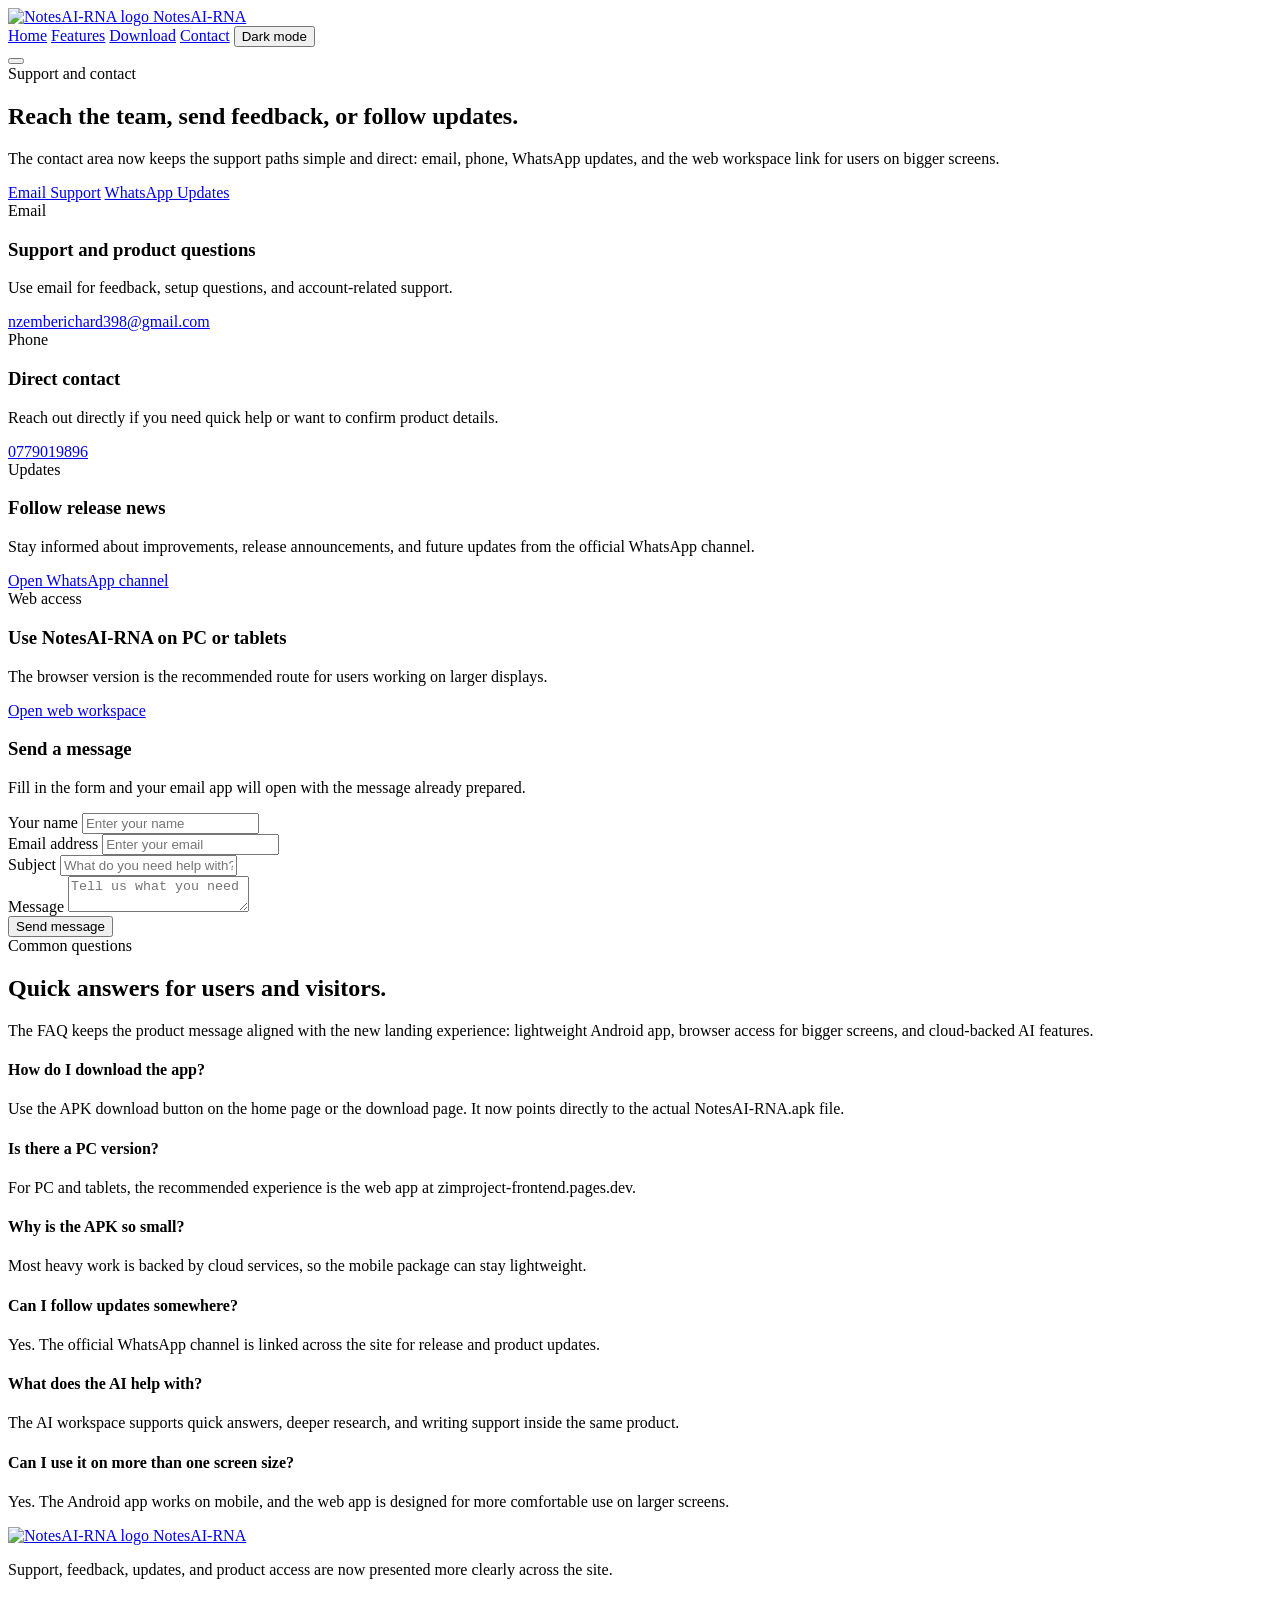
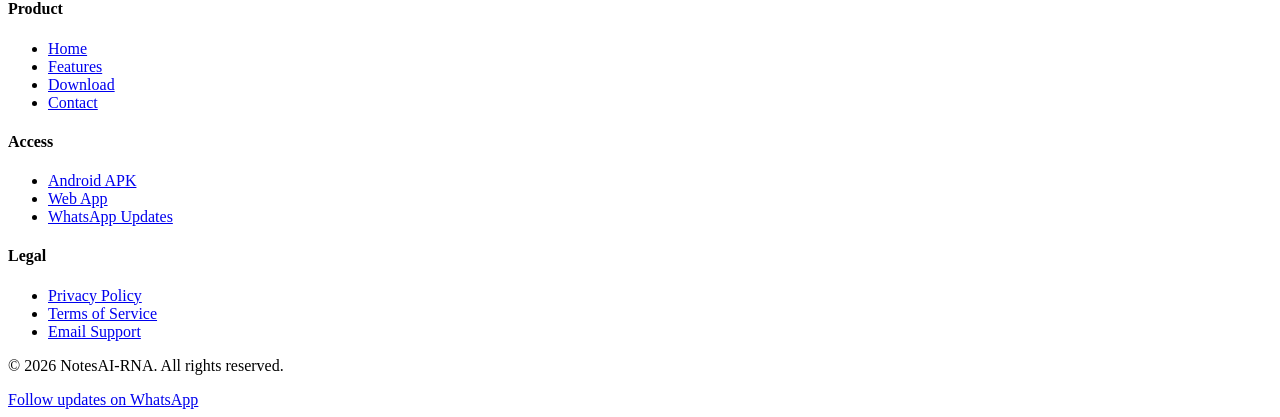
==== contact.html @ 821e2447 "Add files via upload" ====
<!DOCTYPE html>
<html lang="en">
<head>
    <meta charset="UTF-8">
    <meta name="viewport" content="width=device-width, initial-scale=1.0">
    <meta name="description" content="Contact NotesAI-RNA for support, product questions, or updates about the Android app and web version.">
    <title>Contact - NotesAI-RNA</title>

    <link rel="preconnect" href="https://fonts.googleapis.com">
    <link rel="preconnect" href="https://fonts.gstatic.com" crossorigin>
    <link href="https://fonts.googleapis.com/css2?family=Manrope:wght@400;500;600;700;800&family=Sora:wght@500;600;700;800&display=swap" rel="stylesheet">
    <link rel="stylesheet" href="css/style.css">
</head>
<body>
    <header class="header">
        <div class="container">
            <a href="index.html" class="logo">
                <img src="logo/icon-512.png" alt="NotesAI-RNA logo">
                NotesAI-RNA
            </a>

            <nav class="nav" id="nav">
                <a href="index.html" class="nav-link">Home</a>
                <a href="features.html" class="nav-link">Features</a>
                <a href="download.html" class="nav-link">Download</a>
                <a href="contact.html" class="nav-link active">Contact</a>
                <button class="theme-toggle" id="themeToggle" type="button" aria-label="Switch to dark mode">Dark mode</button>
            </nav>

            <button class="mobile-menu-btn" id="mobileMenuBtn" type="button" aria-label="Toggle menu">
                <span></span>
                <span></span>
                <span></span>
            </button>
        </div>
    </header>

    <main class="page-main">
        <section class="page-hero">
            <div class="container">
                <div class="page-hero-shell reveal">
                    <span class="eyebrow">Support and contact</span>
                    <h1>Reach the team, send feedback, or follow updates.</h1>
                    <p>The contact area now keeps the support paths simple and direct: email, phone, WhatsApp updates, and the web workspace link for users on bigger screens.</p>
                    <div class="page-actions">
                        <a href="mailto:nzemberichard398@gmail.com" class="btn btn-primary">Email Support</a>
                        <a href="https://whatsapp.com/channel/0029Vb7plMkADTOEJEpcEH2q" class="btn btn-secondary" target="_blank" rel="noreferrer">WhatsApp Updates</a>
                    </div>
                </div>
            </div>
        </section>

        <section class="section">
            <div class="container contact-grid">
                <div class="contact-stack">
                    <article class="contact-method reveal">
                        <span class="card-label">Email</span>
                        <h3>Support and product questions</h3>
                        <p>Use email for feedback, setup questions, and account-related support.</p>
                        <a href="mailto:nzemberichard398@gmail.com">nzemberichard398@gmail.com</a>
                    </article>

                    <article class="contact-method reveal" data-reveal-delay="1">
                        <span class="card-label">Phone</span>
                        <h3>Direct contact</h3>
                        <p>Reach out directly if you need quick help or want to confirm product details.</p>
                        <a href="tel:0779019896">0779019896</a>
                    </article>

                    <article class="contact-method reveal" data-reveal-delay="2">
                        <span class="card-label">Updates</span>
                        <h3>Follow release news</h3>
                        <p>Stay informed about improvements, release announcements, and future updates from the official WhatsApp channel.</p>
                        <a href="https://whatsapp.com/channel/0029Vb7plMkADTOEJEpcEH2q" target="_blank" rel="noreferrer">Open WhatsApp channel</a>
                    </article>

                    <article class="contact-method reveal" data-reveal-delay="3">
                        <span class="card-label">Web access</span>
                        <h3>Use NotesAI-RNA on PC or tablets</h3>
                        <p>The browser version is the recommended route for users working on larger displays.</p>
                        <a href="https://zimproject-frontend.pages.dev/" target="_blank" rel="noreferrer">Open web workspace</a>
                    </article>
                </div>

                <div class="contact-form reveal" data-reveal-delay="1">
                    <h3>Send a message</h3>
                    <p>Fill in the form and your email app will open with the message already prepared.</p>
                    <form id="contactForm">
                        <div class="form-group">
                            <label for="name">Your name</label>
                            <input type="text" id="name" name="name" placeholder="Enter your name" required>
                        </div>

                        <div class="form-group">
                            <label for="email">Email address</label>
                            <input type="email" id="email" name="email" placeholder="Enter your email" required>
                        </div>

                        <div class="form-group">
                            <label for="subject">Subject</label>
                            <input type="text" id="subject" name="subject" placeholder="What do you need help with?" required>
                        </div>

                        <div class="form-group">
                            <label for="message">Message</label>
                            <textarea id="message" name="message" placeholder="Tell us what you need" required></textarea>
                        </div>

                        <button type="submit" class="btn btn-primary">Send message</button>
                    </form>
                </div>
            </div>
        </section>

        <section class="section section-muted">
            <div class="container">
                <div class="section-intro reveal">
                    <span class="eyebrow">Common questions</span>
                    <h2>Quick answers for users and visitors.</h2>
                    <p>The FAQ keeps the product message aligned with the new landing experience: lightweight Android app, browser access for bigger screens, and cloud-backed AI features.</p>
                </div>

                <div class="faq-grid">
                    <article class="faq-item reveal">
                        <h4>How do I download the app?</h4>
                        <p>Use the APK download button on the home page or the download page. It now points directly to the actual NotesAI-RNA.apk file.</p>
                    </article>

                    <article class="faq-item reveal" data-reveal-delay="1">
                        <h4>Is there a PC version?</h4>
                        <p>For PC and tablets, the recommended experience is the web app at zimproject-frontend.pages.dev.</p>
                    </article>

                    <article class="faq-item reveal" data-reveal-delay="2">
                        <h4>Why is the APK so small?</h4>
                        <p>Most heavy work is backed by cloud services, so the mobile package can stay lightweight.</p>
                    </article>

                    <article class="faq-item reveal">
                        <h4>Can I follow updates somewhere?</h4>
                        <p>Yes. The official WhatsApp channel is linked across the site for release and product updates.</p>
                    </article>

                    <article class="faq-item reveal" data-reveal-delay="1">
                        <h4>What does the AI help with?</h4>
                        <p>The AI workspace supports quick answers, deeper research, and writing support inside the same product.</p>
                    </article>

                    <article class="faq-item reveal" data-reveal-delay="2">
                        <h4>Can I use it on more than one screen size?</h4>
                        <p>Yes. The Android app works on mobile, and the web app is designed for more comfortable use on larger screens.</p>
                    </article>
                </div>
            </div>
        </section>
    </main>

    <footer class="footer">
        <div class="container">
            <div class="footer-grid">
                <div class="footer-brand">
                    <a href="index.html" class="logo">
                        <img src="logo/icon-512.png" alt="NotesAI-RNA logo">
                        NotesAI-RNA
                    </a>
                    <p>Support, feedback, updates, and product access are now presented more clearly across the site.</p>
                </div>

                <div class="footer-links">
                    <h4>Product</h4>
                    <ul>
                        <li><a href="index.html">Home</a></li>
                        <li><a href="features.html">Features</a></li>
                        <li><a href="download.html">Download</a></li>
                        <li><a href="contact.html">Contact</a></li>
                    </ul>
                </div>

                <div class="footer-links">
                    <h4>Access</h4>
                    <ul>
                        <li><a href="NotesAI-RNA.apk" download="NotesAI-RNA.apk">Android APK</a></li>
                        <li><a href="https://zimproject-frontend.pages.dev/" target="_blank" rel="noreferrer">Web App</a></li>
                        <li><a href="https://whatsapp.com/channel/0029Vb7plMkADTOEJEpcEH2q" target="_blank" rel="noreferrer">WhatsApp Updates</a></li>
                    </ul>
                </div>

                <div class="footer-links">
                    <h4>Legal</h4>
                    <ul>
                        <li><a href="privacy.html">Privacy Policy</a></li>
                        <li><a href="terms.html">Terms of Service</a></li>
                        <li><a href="mailto:nzemberichard398@gmail.com">Email Support</a></li>
                    </ul>
                </div>
            </div>

            <div class="footer-bottom">
                <p>&copy; 2026 NotesAI-RNA. All rights reserved.</p>
                <a href="https://whatsapp.com/channel/0029Vb7plMkADTOEJEpcEH2q" target="_blank" rel="noreferrer">Follow updates on WhatsApp</a>
            </div>
        </div>
    </footer>

    <script src="js/main.js"></script>
</body>
</html>
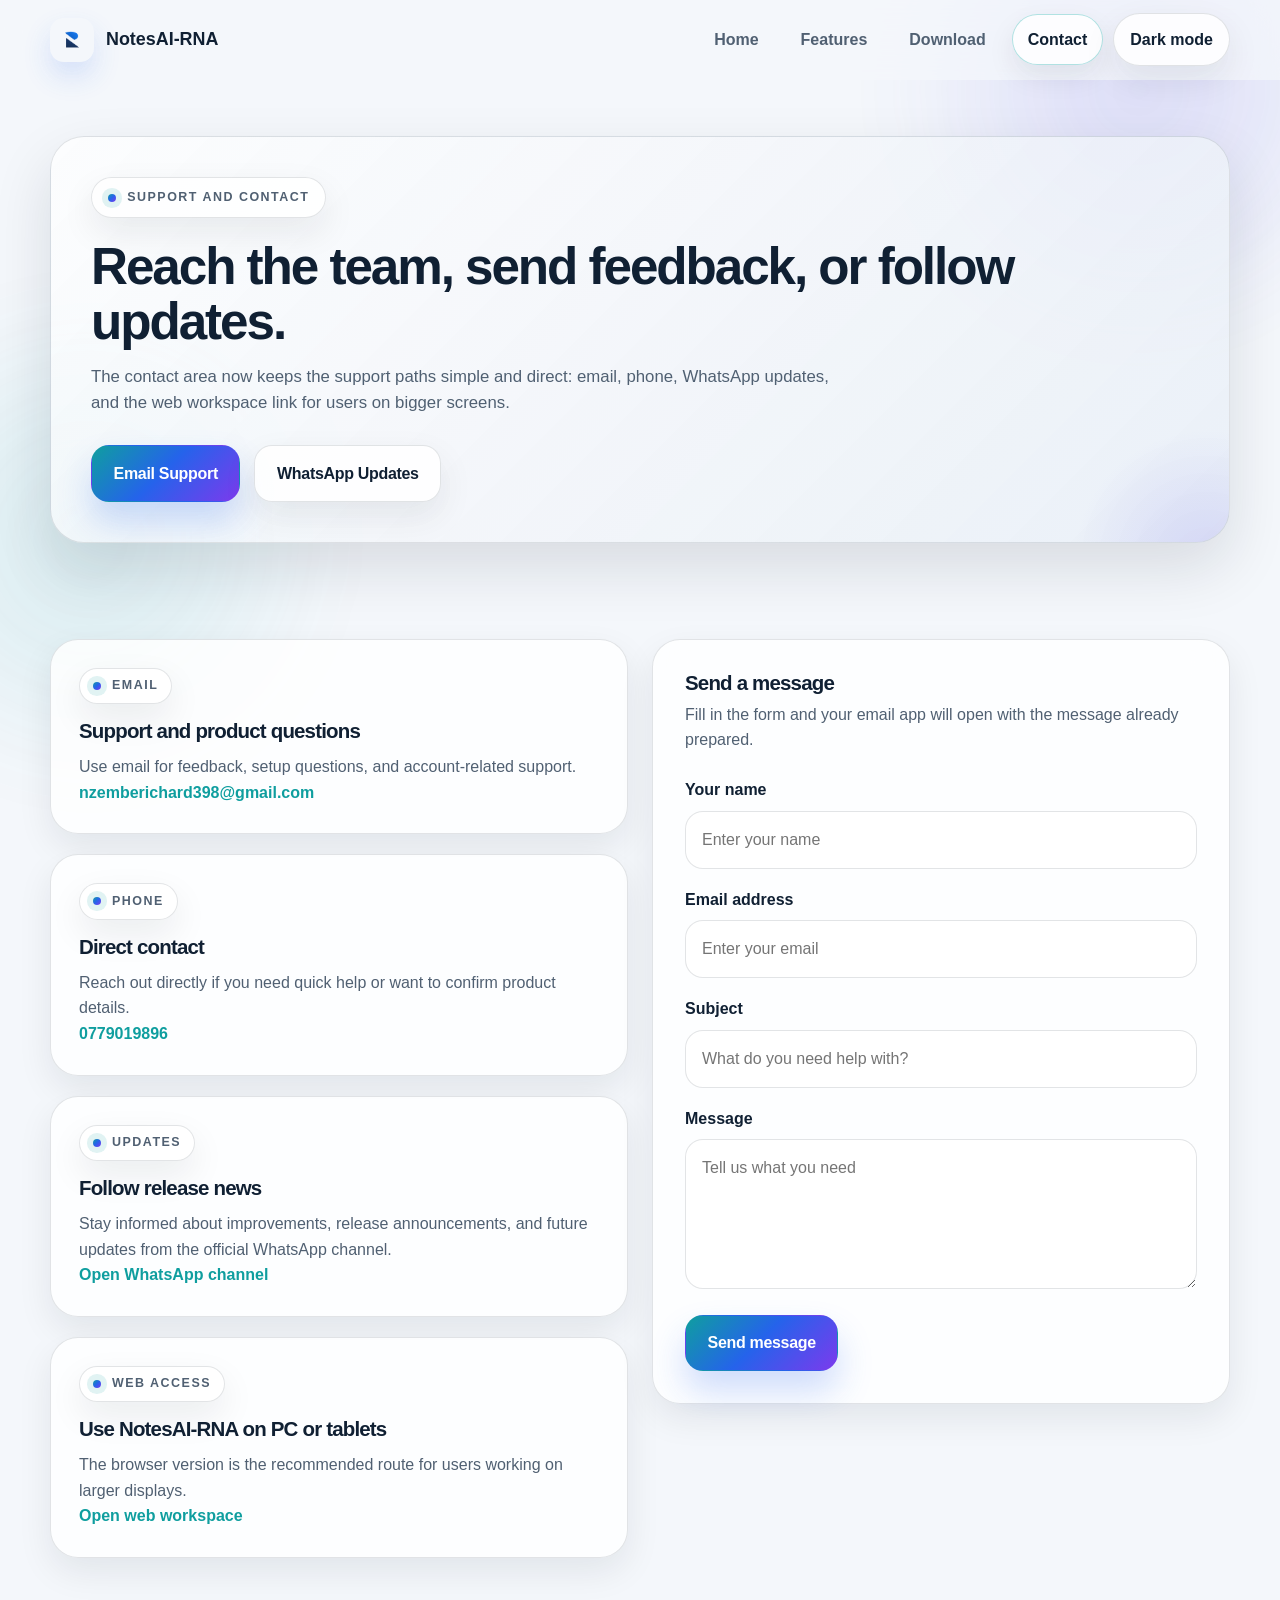
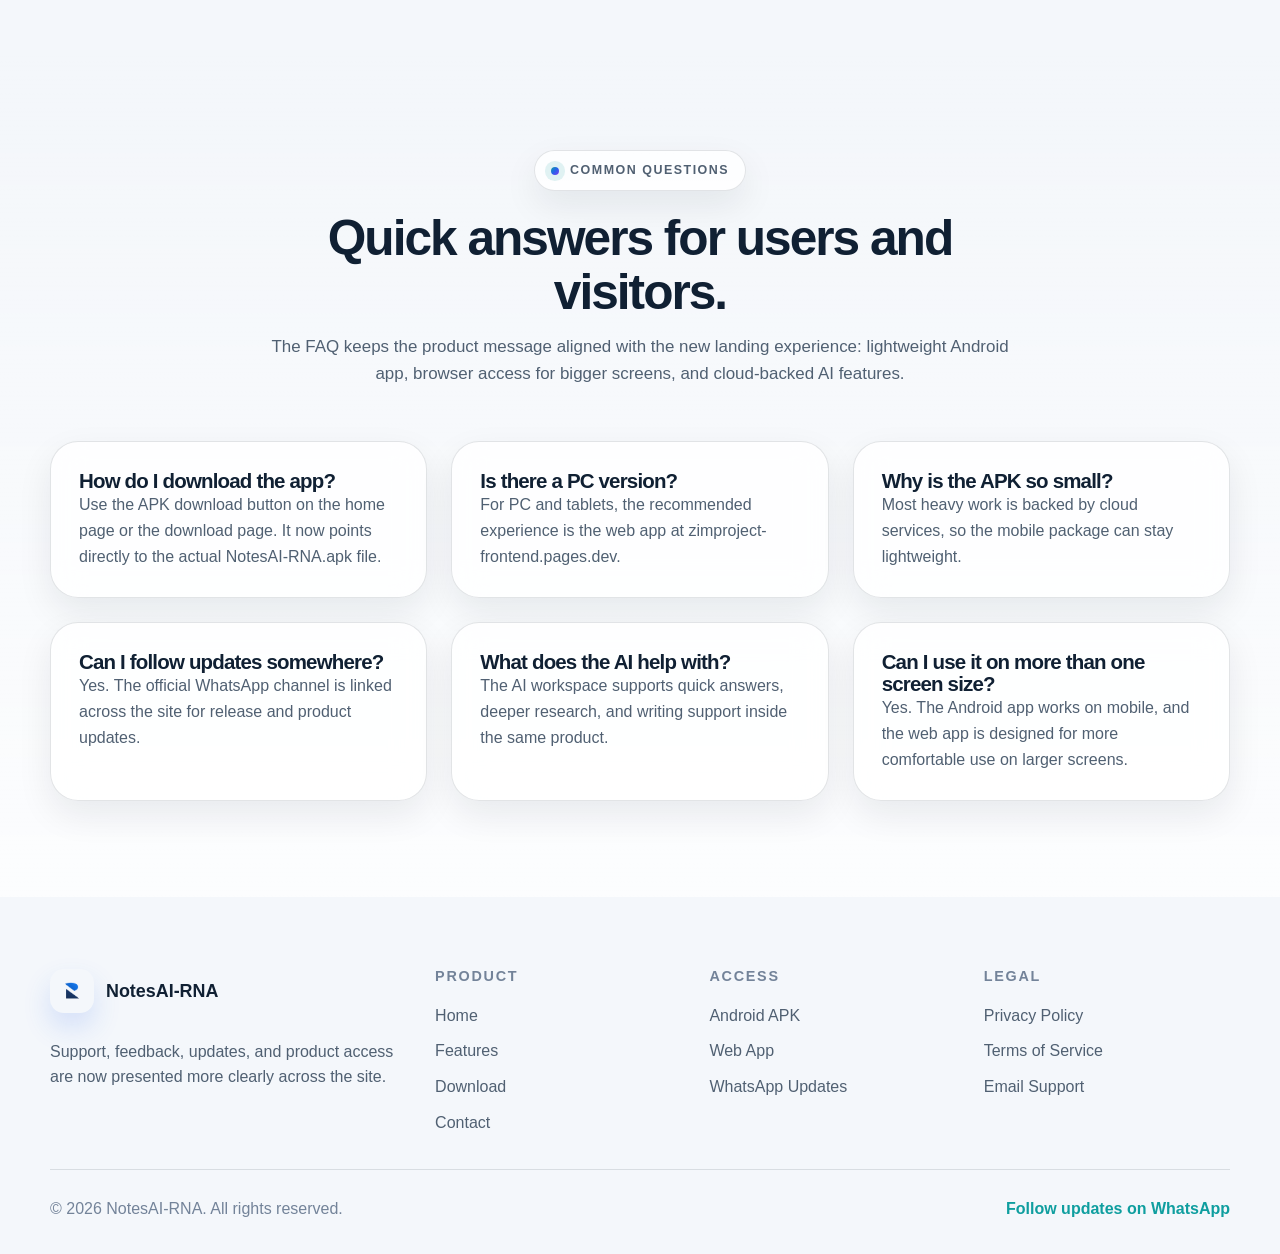
==== commit d0e3ecf8: "chore: modernize site  favicon, OG metadata, AI badge, README update" ====
--- a/contact.html
+++ b/contact.html
@@ -9,6 +9,10 @@
     <link rel="preconnect" href="https://fonts.googleapis.com">
     <link rel="preconnect" href="https://fonts.gstatic.com" crossorigin>
     <link href="https://fonts.googleapis.com/css2?family=Manrope:wght@400;500;600;700;800&family=Sora:wght@500;600;700;800&display=swap" rel="stylesheet">
+    <link rel="icon" href="favicon.svg" type="image/svg+xml">
+    <meta name="theme-color" content="#0f9e9f">
+    <meta property="og:title" content="Contact - NotesAI-RNA">
+    <meta property="og:description" content="Contact the NotesAI-RNA team for support, feedback, or partnership inquiries.">
     <link rel="stylesheet" href="css/style.css">
 </head>
 <body>
--- a/css/style.css
+++ b/css/style.css
@@ -0,0 +1,1360 @@
+/* ========================================
+   NotesAI-RNA Marketing Website
+   ======================================== */
+
+:root {
+    --bg-primary: #f4f7fb;
+    --bg-secondary: rgba(255, 255, 255, 0.72);
+    --bg-tertiary: #e8eef6;
+    --surface: rgba(255, 255, 255, 0.82);
+    --surface-strong: #ffffff;
+    --surface-soft: rgba(241, 245, 249, 0.88);
+    --text-primary: #102033;
+    --text-secondary: #506072;
+    --text-muted: #738399;
+    --border: rgba(16, 32, 51, 0.12);
+    --border-strong: rgba(14, 165, 166, 0.32);
+    --primary: #0f9e9f;
+    --primary-strong: #0b7f85;
+    --accent: #4f46e5;
+    --accent-soft: #7c3aed;
+    --warm: #f59e0b;
+    --gradient: linear-gradient(135deg, #0f9e9f 0%, #2563eb 48%, #7c3aed 100%);
+    --gradient-soft: linear-gradient(135deg, rgba(15, 158, 159, 0.12) 0%, rgba(37, 99, 235, 0.1) 48%, rgba(124, 58, 237, 0.14) 100%);
+    --shadow-soft: 0 14px 35px rgba(15, 23, 42, 0.08);
+    --shadow-card: 0 25px 60px rgba(15, 23, 42, 0.12);
+    --font-heading: "Sora", sans-serif;
+    --font-body: "Manrope", sans-serif;
+    --container-width: 1180px;
+    --header-height: 80px;
+    --transition: 220ms ease;
+}
+
+/* AI badge and subtle animated glow */
+.ai-tag {
+    display: inline-block;
+    margin-top: 14px;
+    padding: 6px 10px;
+    border-radius: 999px;
+    font-weight: 800;
+    font-size: 0.86rem;
+    color: #fff;
+    background: linear-gradient(90deg, #06b6d4, #6366f1 60%);
+    box-shadow: 0 6px 30px rgba(99,102,241,0.18), 0 6px 24px rgba(6,182,212,0.12);
+    animation: aiGlow 3.6s ease-in-out infinite;
+}
+
+@keyframes aiGlow {
+    0% { transform: translateY(0); filter: drop-shadow(0 0 0 rgba(99,102,241,0)); }
+    50% { transform: translateY(-4px); filter: drop-shadow(0 12px 30px rgba(99,102,241,0.08)); }
+    100% { transform: translateY(0); filter: drop-shadow(0 0 0 rgba(99,102,241,0)); }
+}
+
+[data-theme="dark"] {
+    --bg-primary: #07111f;
+    --bg-secondary: rgba(11, 20, 36, 0.72);
+    --bg-tertiary: #111d31;
+    --surface: rgba(10, 17, 29, 0.82);
+    --surface-strong: #0d1728;
+    --surface-soft: rgba(16, 28, 45, 0.88);
+    --text-primary: #eef4ff;
+    --text-secondary: #b5c2d4;
+    --text-muted: #8695aa;
+    --border: rgba(173, 191, 219, 0.12);
+    --border-strong: rgba(56, 189, 248, 0.34);
+    --shadow-soft: 0 14px 35px rgba(0, 0, 0, 0.28);
+    --shadow-card: 0 25px 60px rgba(0, 0, 0, 0.36);
+}
+
+*,
+*::before,
+*::after {
+    box-sizing: border-box;
+}
+
+html {
+    scroll-behavior: smooth;
+}
+
+body {
+    margin: 0;
+    min-height: 100vh;
+    overflow-x: hidden;
+    font-family: var(--font-body);
+    background: var(--bg-primary);
+    color: var(--text-primary);
+    line-height: 1.6;
+    transition: background-color var(--transition), color var(--transition);
+    position: relative;
+}
+
+body::before,
+body::after {
+    content: "";
+    position: fixed;
+    z-index: -2;
+    width: 42vw;
+    height: 42vw;
+    border-radius: 50%;
+    filter: blur(40px);
+    pointer-events: none;
+    opacity: 0.72;
+}
+
+body::before {
+    top: -14vw;
+    right: -10vw;
+    background: radial-gradient(circle, rgba(79, 70, 229, 0.22) 0%, transparent 68%);
+}
+
+body::after {
+    left: -14vw;
+    bottom: 10vh;
+    background: radial-gradient(circle, rgba(15, 158, 159, 0.18) 0%, transparent 68%);
+}
+
+img {
+    display: block;
+    max-width: 100%;
+}
+
+a {
+    color: inherit;
+    text-decoration: none;
+}
+
+button,
+input,
+textarea {
+    font: inherit;
+}
+
+button {
+    color: inherit;
+}
+
+ul {
+    margin: 0;
+    padding: 0;
+    list-style: none;
+}
+
+h1,
+h2,
+h3,
+h4,
+h5,
+h6 {
+    margin: 0;
+    font-family: var(--font-heading);
+    line-height: 1.08;
+    letter-spacing: -0.04em;
+}
+
+p {
+    margin: 0;
+}
+
+.container {
+    width: min(var(--container-width), calc(100% - 40px));
+    margin: 0 auto;
+}
+
+.page-main {
+    padding-top: var(--header-height);
+}
+
+.section {
+    padding: 96px 0;
+    position: relative;
+}
+
+.section-muted {
+    background: linear-gradient(180deg, transparent 0%, var(--bg-secondary) 100%);
+}
+
+.eyebrow,
+.card-label {
+    display: inline-flex;
+    align-items: center;
+    gap: 0.7rem;
+    border-radius: 999px;
+    border: 1px solid var(--border);
+    background: var(--surface);
+    color: var(--text-secondary);
+    box-shadow: var(--shadow-soft);
+    text-transform: uppercase;
+    letter-spacing: 0.12em;
+    font-size: 0.78rem;
+    font-weight: 700;
+}
+
+.eyebrow {
+    padding: 0.6rem 1rem;
+    margin-bottom: 1.3rem;
+}
+
+.card-label {
+    padding: 0.45rem 0.8rem;
+    margin-bottom: 1rem;
+}
+
+.eyebrow::before,
+.card-label::before {
+    content: "";
+    width: 8px;
+    height: 8px;
+    border-radius: 50%;
+    background: var(--gradient);
+    box-shadow: 0 0 0 6px rgba(15, 158, 159, 0.12);
+}
+
+.section-intro {
+    max-width: 760px;
+    margin: 0 auto 54px;
+    text-align: center;
+}
+
+.section-intro h2 {
+    font-size: clamp(2rem, 4vw, 3.1rem);
+    margin-bottom: 14px;
+}
+
+.section-intro p {
+    color: var(--text-secondary);
+    font-size: 1.06rem;
+}
+
+.header {
+    position: fixed;
+    inset: 0 0 auto 0;
+    height: var(--header-height);
+    z-index: 100;
+    background: rgba(244, 247, 251, 0.72);
+    backdrop-filter: blur(18px);
+    border-bottom: 1px solid transparent;
+    transition: border-color var(--transition), box-shadow var(--transition), background-color var(--transition);
+}
+
+[data-theme="dark"] .header {
+    background: rgba(7, 17, 31, 0.76);
+}
+
+.header.scrolled {
+    border-bottom-color: var(--border);
+    box-shadow: 0 18px 45px rgba(15, 23, 42, 0.08);
+}
+
+.header .container {
+    display: flex;
+    align-items: center;
+    justify-content: space-between;
+    gap: 18px;
+    height: 100%;
+}
+
+.logo {
+    display: inline-flex;
+    align-items: center;
+    gap: 12px;
+    font-family: var(--font-heading);
+    font-size: 1.12rem;
+    font-weight: 700;
+}
+
+.logo img {
+    width: 44px;
+    height: 44px;
+    border-radius: 14px;
+    box-shadow: 0 14px 28px rgba(37, 99, 235, 0.16);
+}
+
+.nav {
+    display: flex;
+    align-items: center;
+    gap: 10px;
+}
+
+.nav-link {
+    padding: 0.82rem 1rem;
+    border-radius: 999px;
+    color: var(--text-secondary);
+    font-weight: 700;
+    transition: color var(--transition), background-color var(--transition), box-shadow var(--transition);
+}
+
+.nav-link:hover,
+.nav-link.active {
+    color: var(--text-primary);
+    background: var(--surface);
+    box-shadow: inset 0 0 0 1px var(--border);
+}
+
+.nav-link.active {
+    box-shadow: inset 0 0 0 1px var(--border-strong), 0 12px 28px rgba(15, 23, 42, 0.08);
+}
+
+.theme-toggle {
+    display: inline-flex;
+    align-items: center;
+    justify-content: center;
+    min-width: 112px;
+    padding: 0.82rem 1rem;
+    border: 1px solid var(--border);
+    border-radius: 999px;
+    background: var(--surface);
+    color: var(--text-primary);
+    font-weight: 700;
+    cursor: pointer;
+    box-shadow: var(--shadow-soft);
+    transition: transform var(--transition), border-color var(--transition), background-color var(--transition);
+}
+
+.theme-toggle:hover {
+    transform: translateY(-1px);
+    border-color: var(--border-strong);
+}
+
+.mobile-menu-btn {
+    display: none;
+    align-items: center;
+    justify-content: center;
+    width: 48px;
+    height: 48px;
+    padding: 0;
+    border: 1px solid var(--border);
+    border-radius: 16px;
+    background: var(--surface);
+    box-shadow: var(--shadow-soft);
+    cursor: pointer;
+}
+
+.mobile-menu-btn span {
+    display: block;
+    width: 20px;
+    height: 2px;
+    border-radius: 999px;
+    background: var(--text-primary);
+    transition: transform var(--transition), opacity var(--transition);
+}
+
+.mobile-menu-btn span + span {
+    margin-top: 5px;
+}
+
+.mobile-menu-btn.is-active span:nth-child(1) {
+    transform: translateY(7px) rotate(45deg);
+}
+
+.mobile-menu-btn.is-active span:nth-child(2) {
+    opacity: 0;
+}
+
+.mobile-menu-btn.is-active span:nth-child(3) {
+    transform: translateY(-7px) rotate(-45deg);
+}
+
+body.menu-open {
+    overflow: hidden;
+}
+
+.btn {
+    display: inline-flex;
+    align-items: center;
+    justify-content: center;
+    gap: 0.65rem;
+    min-height: 54px;
+    padding: 0.9rem 1.35rem;
+    border-radius: 18px;
+    border: 1px solid transparent;
+    font-weight: 800;
+    letter-spacing: -0.02em;
+    transition: transform var(--transition), box-shadow var(--transition), border-color var(--transition), background-color var(--transition), color var(--transition);
+}
+
+.btn:hover {
+    transform: translateY(-2px);
+}
+
+.btn-primary {
+    color: #ffffff;
+    background: var(--gradient);
+    box-shadow: 0 20px 35px rgba(37, 99, 235, 0.22);
+}
+
+.btn-primary:hover {
+    box-shadow: 0 24px 40px rgba(37, 99, 235, 0.26);
+}
+
+.btn-secondary {
+    color: var(--text-primary);
+    background: var(--surface);
+    border-color: var(--border);
+    box-shadow: var(--shadow-soft);
+}
+
+.btn-secondary:hover,
+.btn-ghost:hover {
+    border-color: var(--border-strong);
+}
+
+.btn-ghost {
+    color: var(--text-secondary);
+    background: transparent;
+    border-color: var(--border);
+}
+
+.hero {
+    padding: 72px 0 32px;
+}
+
+.hero-layout {
+    display: grid;
+    grid-template-columns: minmax(0, 1.02fr) minmax(360px, 0.98fr);
+    gap: 52px;
+    align-items: center;
+}
+
+.hero-copy h1 {
+    font-size: clamp(3rem, 5vw, 5.2rem);
+    margin-bottom: 22px;
+}
+
+.hero-copy p {
+    max-width: 640px;
+    color: var(--text-secondary);
+    font-size: 1.12rem;
+}
+
+.hero-actions,
+.page-actions,
+.cta-actions {
+    display: flex;
+    flex-wrap: wrap;
+    gap: 14px;
+}
+
+.hero-actions {
+    margin: 32px 0 28px;
+}
+
+.hero-badges {
+    display: flex;
+    flex-wrap: wrap;
+    gap: 12px;
+    margin-bottom: 28px;
+}
+
+.hero-badge {
+    display: inline-flex;
+    align-items: center;
+    justify-content: center;
+    padding: 0.7rem 0.95rem;
+    border-radius: 18px;
+    border: 1px solid var(--border);
+    background: var(--surface);
+    color: var(--text-secondary);
+    box-shadow: var(--shadow-soft);
+    font-weight: 800;
+    font-size: 0.93rem;
+}
+
+.hero-metrics,
+.info-grid,
+.platform-grid,
+.feature-grid,
+.dual-grid,
+.download-grid,
+.faq-grid {
+    display: grid;
+    gap: 24px;
+}
+
+.hero-metrics {
+    grid-template-columns: repeat(3, minmax(0, 1fr));
+}
+
+.metric-card,
+.surface-card,
+.notice-panel,
+.contact-form,
+.legal-card,
+.faq-item {
+    border: 1px solid var(--border);
+    border-radius: 28px;
+    background: var(--surface);
+    box-shadow: var(--shadow-soft);
+    backdrop-filter: blur(16px);
+}
+
+.metric-card {
+    padding: 20px;
+}
+
+.metric-card strong {
+    display: block;
+    margin-bottom: 6px;
+    font-family: var(--font-heading);
+    font-size: 1.18rem;
+}
+
+.metric-card span {
+    color: var(--text-secondary);
+    font-size: 0.96rem;
+}
+
+.hero-visual {
+    position: relative;
+    min-height: 560px;
+}
+
+.hero-visual::before,
+.hero-visual::after {
+    content: "";
+    position: absolute;
+    border-radius: 999px;
+    filter: blur(16px);
+    pointer-events: none;
+}
+
+.hero-visual::before {
+    top: 18px;
+    right: 12px;
+    width: 180px;
+    height: 180px;
+    background: rgba(79, 70, 229, 0.16);
+}
+
+.hero-visual::after {
+    bottom: 34px;
+    left: 26px;
+    width: 160px;
+    height: 160px;
+    background: rgba(15, 158, 159, 0.16);
+}
+
+.screen-card {
+    position: absolute;
+    display: flex;
+    flex-direction: column;
+    overflow: hidden;
+    border-radius: 30px;
+    border: 1px solid var(--border);
+    background: var(--surface-strong);
+    box-shadow: var(--shadow-card);
+}
+
+.screen-main {
+    inset: 54px 34px 34px 74px;
+}
+
+.screen-float {
+    width: 42%;
+}
+
+.screen-float-one {
+    top: 0;
+    left: 0;
+    transform: rotate(-7deg);
+}
+
+.screen-float-two {
+    right: 0;
+    bottom: 0;
+    transform: rotate(6deg);
+}
+
+.screen-top {
+    display: flex;
+    align-items: center;
+    gap: 8px;
+    padding: 16px 18px;
+    border-bottom: 1px solid var(--border);
+    background: linear-gradient(180deg, rgba(148, 163, 184, 0.12), transparent);
+}
+
+.screen-top span {
+    width: 10px;
+    height: 10px;
+    border-radius: 50%;
+    background: rgba(148, 163, 184, 0.5);
+}
+
+.screen-top span:first-child {
+    background: rgba(245, 158, 11, 0.8);
+}
+
+.screen-top span:nth-child(2) {
+    background: rgba(15, 158, 159, 0.8);
+}
+
+.screen-top span:nth-child(3) {
+    background: rgba(79, 70, 229, 0.8);
+}
+
+.screen-media {
+    flex: 1;
+    overflow: hidden;
+    background: var(--surface-soft);
+}
+
+.screen-media img,
+.screenshot-frame img {
+    width: 100%;
+    height: 100%;
+    object-fit: cover;
+    object-position: top;
+}
+
+.screen-media--contain {
+    padding: 12px;
+    background: linear-gradient(180deg, rgba(232, 238, 246, 0.72), rgba(255, 255, 255, 0.96));
+}
+
+.screen-media--contain img {
+    object-fit: contain;
+    object-position: center top;
+    border-radius: 18px;
+}
+
+.screen-copy {
+    padding: 18px 20px 20px;
+}
+
+.mini-screen-copy {
+    padding: 16px 18px 18px;
+    border-top: 1px solid var(--border);
+}
+
+.mini-screen-copy strong {
+    display: block;
+    margin-bottom: 4px;
+    font-family: var(--font-heading);
+    font-size: 1rem;
+}
+
+.mini-screen-copy span {
+    color: var(--text-secondary);
+    font-size: 0.92rem;
+}
+
+.screen-copy strong,
+.screenshot-copy h3,
+.surface-card h3,
+.faq-item h4,
+.legal-section h2,
+.download-card h3,
+.contact-method h3,
+.contact-form h3 {
+    font-size: 1.28rem;
+}
+
+.screen-copy span,
+.surface-card p,
+.surface-card li,
+.screenshot-copy p,
+.download-card p,
+.contact-form p,
+.contact-method p,
+.faq-item p,
+.notice-panel p,
+.legal-section p,
+.legal-section li {
+    color: var(--text-secondary);
+}
+
+.surface-card {
+    padding: 30px;
+}
+
+.surface-card h3,
+.download-card h3,
+.contact-method h3 {
+    margin-bottom: 12px;
+}
+
+.feature-list {
+    display: grid;
+    gap: 12px;
+    margin-top: 20px;
+}
+
+.feature-list li {
+    position: relative;
+    padding-left: 18px;
+}
+
+.feature-list li::before {
+    content: "";
+    position: absolute;
+    top: 0.7em;
+    left: 0;
+    width: 8px;
+    height: 8px;
+    border-radius: 50%;
+    background: var(--gradient);
+}
+
+.product-grid,
+.story-stack {
+    display: grid;
+    gap: 24px;
+}
+
+.product-grid {
+    grid-template-columns: repeat(2, minmax(0, 1fr));
+}
+
+.product-card,
+.story-row {
+    overflow: hidden;
+    border-radius: 30px;
+    border: 1px solid var(--border);
+    background: var(--surface);
+    box-shadow: var(--shadow-soft);
+    backdrop-filter: blur(16px);
+}
+
+.product-card {
+    display: grid;
+    grid-template-rows: auto auto;
+}
+
+.product-card-wide,
+.story-row {
+    grid-template-columns: minmax(320px, 0.85fr) minmax(0, 1.15fr);
+}
+
+.product-card-wide {
+    grid-column: span 2;
+    grid-template-rows: none;
+    align-items: center;
+}
+
+.product-card-reverse .product-copy {
+    order: 2;
+}
+
+.product-card-reverse .product-shot {
+    order: 1;
+}
+
+.product-copy,
+.story-copy {
+    padding: 30px;
+}
+
+.story-row-reverse .story-copy {
+    order: 2;
+}
+
+.story-row-reverse .story-visual {
+    order: 1;
+}
+
+.product-copy h3,
+.story-copy h3 {
+    font-size: clamp(1.5rem, 2vw, 2.1rem);
+    margin-bottom: 12px;
+}
+
+.product-copy p,
+.story-copy p {
+    color: var(--text-secondary);
+}
+
+.product-points,
+.story-points {
+    margin-top: 18px;
+}
+
+.product-shot,
+.story-visual {
+    padding: 16px;
+    background: linear-gradient(180deg, rgba(232, 238, 246, 0.76), rgba(255, 255, 255, 0.96));
+}
+
+.product-shot {
+    aspect-ratio: 16 / 10;
+    border-top: 1px solid var(--border);
+}
+
+.product-card-wide .product-shot {
+    aspect-ratio: auto;
+}
+
+.product-card-wide .product-shot,
+.story-visual {
+    min-height: 100%;
+    border-left: 1px solid var(--border);
+}
+
+.product-card-reverse .product-shot,
+.story-row-reverse .story-visual {
+    border-left: none;
+    border-right: 1px solid var(--border);
+}
+
+.product-shot img,
+.story-visual img {
+    width: 100%;
+    height: 100%;
+    object-fit: contain;
+    object-position: center top;
+    border-radius: 22px;
+}
+
+.story-row {
+    display: grid;
+    align-items: center;
+}
+
+.story-visual {
+    min-height: 360px;
+}
+
+.platform-grid,
+.feature-grid,
+.download-grid,
+.faq-grid {
+    grid-template-columns: repeat(3, minmax(0, 1fr));
+}
+
+.dual-grid,
+.contact-grid,
+.legal-layout {
+    display: grid;
+    grid-template-columns: repeat(2, minmax(0, 1fr));
+    gap: 24px;
+}
+
+.screenshot-grid {
+    display: grid;
+    grid-template-columns: repeat(3, minmax(0, 1fr));
+    gap: 24px;
+}
+
+.screenshot-card {
+    display: flex;
+    flex-direction: column;
+    overflow: hidden;
+    border-radius: 30px;
+    border: 1px solid var(--border);
+    background: var(--surface);
+    box-shadow: var(--shadow-soft);
+}
+
+.screenshot-wide {
+    grid-column: span 2;
+}
+
+.screenshot-frame {
+    aspect-ratio: 16 / 10;
+    overflow: hidden;
+    background: var(--surface-soft);
+}
+
+.screenshot-copy {
+    padding: 24px;
+}
+
+.screenshot-copy h3 {
+    margin-bottom: 10px;
+}
+
+.page-hero {
+    padding: 56px 0 0;
+}
+
+.page-hero-shell,
+.cta-banner {
+    padding: 40px;
+    border-radius: 34px;
+    border: 1px solid var(--border);
+    background: linear-gradient(135deg, rgba(255, 255, 255, 0.72) 0%, rgba(232, 238, 246, 0.82) 100%);
+    box-shadow: var(--shadow-card);
+    position: relative;
+    overflow: hidden;
+}
+
+[data-theme="dark"] .page-hero-shell,
+[data-theme="dark"] .cta-banner {
+    background: linear-gradient(135deg, rgba(13, 23, 40, 0.92) 0%, rgba(17, 29, 49, 0.94) 100%);
+}
+
+.page-hero-shell::before,
+.cta-banner::before {
+    content: "";
+    position: absolute;
+    inset: auto -10% -40% auto;
+    width: 280px;
+    height: 280px;
+    border-radius: 50%;
+    background: radial-gradient(circle, rgba(79, 70, 229, 0.16) 0%, transparent 68%);
+    pointer-events: none;
+}
+
+.page-hero h1 {
+    font-size: clamp(2.4rem, 4vw, 4.1rem);
+    margin-bottom: 14px;
+}
+
+.page-hero p {
+    max-width: 760px;
+    color: var(--text-secondary);
+    font-size: 1.05rem;
+}
+
+.page-actions {
+    margin-top: 28px;
+}
+
+.page-metrics {
+    margin-top: 28px;
+    grid-template-columns: repeat(3, minmax(0, 1fr));
+}
+
+.download-card.featured {
+    background: var(--gradient-soft);
+    border-color: var(--border-strong);
+}
+
+.download-card .btn {
+    width: 100%;
+    margin-top: 20px;
+}
+
+.info-grid {
+    grid-template-columns: repeat(4, minmax(0, 1fr));
+}
+
+.contact-grid {
+    align-items: start;
+}
+
+.contact-stack {
+    display: grid;
+    gap: 20px;
+}
+
+.contact-method {
+    padding: 28px;
+    border: 1px solid var(--border);
+    border-radius: 28px;
+    background: var(--surface);
+    box-shadow: var(--shadow-soft);
+}
+
+.contact-method a,
+.footer-bottom a,
+.footer-links a:hover,
+.contact-details a {
+    color: var(--primary);
+}
+
+.contact-method a {
+    font-weight: 800;
+}
+
+.contact-form {
+    padding: 32px;
+}
+
+.contact-form h3 {
+    margin-bottom: 8px;
+}
+
+.contact-form p {
+    margin-bottom: 24px;
+}
+
+.form-group {
+    margin-bottom: 18px;
+}
+
+.form-group label {
+    display: block;
+    margin-bottom: 8px;
+    font-weight: 700;
+}
+
+.form-group input,
+.form-group textarea {
+    width: 100%;
+    border: 1px solid var(--border);
+    border-radius: 18px;
+    padding: 0.95rem 1rem;
+    background: var(--surface-strong);
+    color: var(--text-primary);
+    transition: border-color var(--transition), box-shadow var(--transition), background-color var(--transition);
+}
+
+.form-group input:focus,
+.form-group textarea:focus {
+    outline: none;
+    border-color: var(--border-strong);
+    box-shadow: 0 0 0 4px rgba(37, 99, 235, 0.12);
+}
+
+.form-group textarea {
+    min-height: 150px;
+    resize: vertical;
+}
+
+.faq-item,
+.notice-panel {
+    padding: 28px;
+}
+
+.notice-panel {
+    background: var(--gradient-soft);
+    border-color: var(--border-strong);
+}
+
+.notice-panel h3 {
+    font-size: 1.4rem;
+    margin-bottom: 10px;
+}
+
+.legal-content {
+    max-width: 860px;
+    margin: 0 auto;
+}
+
+.legal-card {
+    padding: 38px;
+}
+
+.legal-card h1 {
+    font-size: clamp(2rem, 3vw, 2.8rem);
+    margin-bottom: 10px;
+}
+
+.last-updated {
+    color: var(--text-muted);
+    margin-bottom: 28px;
+}
+
+.legal-section + .legal-section {
+    margin-top: 30px;
+}
+
+.legal-section h2 {
+    margin-bottom: 12px;
+}
+
+.legal-section ul {
+    list-style: disc;
+    padding-left: 1.25rem;
+    margin-top: 12px;
+}
+
+.legal-section li + li {
+    margin-top: 8px;
+}
+
+.cta-banner-content {
+    display: flex;
+    align-items: end;
+    justify-content: space-between;
+    gap: 24px;
+    position: relative;
+    z-index: 1;
+}
+
+.cta-copy {
+    max-width: 640px;
+}
+
+.cta-copy h2 {
+    font-size: clamp(2rem, 4vw, 3rem);
+    margin-bottom: 14px;
+}
+
+.cta-copy p {
+    color: var(--text-secondary);
+}
+
+.footer {
+    padding: 72px 0 32px;
+}
+
+.footer-grid {
+    display: grid;
+    grid-template-columns: 1.45fr repeat(3, minmax(0, 1fr));
+    gap: 28px;
+}
+
+.footer-brand p {
+    max-width: 420px;
+    margin-top: 18px;
+    color: var(--text-secondary);
+}
+
+.footer-links h4 {
+    margin-bottom: 18px;
+    font-size: 0.9rem;
+    text-transform: uppercase;
+    letter-spacing: 0.12em;
+    color: var(--text-muted);
+}
+
+.footer-links ul {
+    display: grid;
+    gap: 10px;
+}
+
+.footer-links a {
+    color: var(--text-secondary);
+}
+
+.footer-bottom {
+    display: flex;
+    align-items: center;
+    justify-content: space-between;
+    gap: 16px;
+    margin-top: 34px;
+    padding-top: 26px;
+    border-top: 1px solid var(--border);
+    color: var(--text-muted);
+}
+
+.footer-bottom a {
+    font-weight: 800;
+}
+
+.reveal {
+    opacity: 0;
+    transform: translateY(28px) scale(0.985);
+    transition: opacity 700ms cubic-bezier(0.16, 1, 0.3, 1), transform 700ms cubic-bezier(0.16, 1, 0.3, 1);
+}
+
+.reveal.is-visible {
+    opacity: 1;
+    transform: none;
+}
+
+@media (max-width: 1080px) {
+    .hero-layout,
+    .contact-grid {
+        grid-template-columns: 1fr;
+    }
+
+    .hero-copy {
+        max-width: 760px;
+    }
+
+    .hero-visual {
+        min-height: 500px;
+        max-width: 760px;
+        margin: 0 auto;
+    }
+
+    .platform-grid,
+    .feature-grid,
+    .download-grid,
+    .footer-grid,
+    .faq-grid,
+    .info-grid,
+    .product-grid {
+        grid-template-columns: repeat(2, minmax(0, 1fr));
+    }
+
+    .product-card-wide,
+    .story-row {
+        grid-template-columns: 1fr;
+    }
+
+    .product-card-wide {
+        grid-column: auto;
+    }
+
+    .product-card-wide .product-shot,
+    .product-card-reverse .product-shot,
+    .story-visual,
+    .story-row-reverse .story-visual {
+        border-left: none;
+        border-right: none;
+        border-top: 1px solid var(--border);
+    }
+
+    .story-visual {
+        min-height: 300px;
+    }
+
+    .footer-grid {
+        grid-template-columns: repeat(2, minmax(0, 1fr));
+    }
+}
+
+@media (max-width: 860px) {
+    .nav {
+        position: fixed;
+        top: calc(var(--header-height) + 8px);
+        left: 20px;
+        right: 20px;
+        padding: 20px;
+        border-radius: 28px;
+        border: 1px solid var(--border);
+        background: rgba(255, 255, 255, 0.92);
+        backdrop-filter: blur(18px);
+        box-shadow: var(--shadow-card);
+        display: flex;
+        flex-direction: column;
+        align-items: stretch;
+        gap: 12px;
+        opacity: 0;
+        visibility: hidden;
+        pointer-events: none;
+        transform: translateY(-18px);
+        transition: opacity var(--transition), transform var(--transition), visibility var(--transition);
+    }
+
+    [data-theme="dark"] .nav {
+        background: rgba(10, 17, 29, 0.96);
+    }
+
+    .nav.active {
+        opacity: 1;
+        visibility: visible;
+        pointer-events: auto;
+        transform: translateY(0);
+    }
+
+    .nav-link,
+    .theme-toggle {
+        width: 100%;
+        justify-content: center;
+    }
+
+    .mobile-menu-btn {
+        display: inline-flex;
+        flex-direction: column;
+    }
+
+    .page-metrics,
+    .hero-metrics,
+    .dual-grid {
+        grid-template-columns: 1fr;
+    }
+
+    .product-grid {
+        grid-template-columns: 1fr;
+    }
+
+    .screenshot-grid {
+        grid-template-columns: repeat(2, minmax(0, 1fr));
+    }
+
+    .screenshot-wide {
+        grid-column: span 2;
+    }
+
+    .cta-banner-content {
+        flex-direction: column;
+        align-items: start;
+    }
+}
+
+@media (max-width: 640px) {
+    .section {
+        padding: 72px 0;
+    }
+
+    .hero {
+        padding-top: 48px;
+    }
+
+    .hero-copy h1 {
+        font-size: 2.55rem;
+    }
+
+    .hero-visual {
+        min-height: 390px;
+    }
+
+    .screen-main {
+        inset: 40px 10px 20px 34px;
+    }
+
+    .screen-float {
+        width: 44%;
+    }
+
+    .screen-copy,
+    .surface-card,
+    .page-hero-shell,
+    .cta-banner,
+    .contact-form,
+    .notice-panel,
+    .faq-item,
+    .contact-method,
+    .legal-card {
+        padding: 24px;
+    }
+
+    .hero-actions,
+    .page-actions,
+    .cta-actions {
+        flex-direction: column;
+    }
+
+    .hero-badges {
+        flex-direction: column;
+    }
+
+    .btn {
+        width: 100%;
+    }
+
+    .platform-grid,
+    .feature-grid,
+    .download-grid,
+    .faq-grid,
+    .info-grid,
+    .footer-grid,
+    .screenshot-grid {
+        grid-template-columns: 1fr;
+    }
+
+    .screenshot-wide {
+        grid-column: auto;
+    }
+
+    .footer-bottom {
+        flex-direction: column;
+        align-items: start;
+    }
+
+    .mini-screen-copy,
+    .product-copy,
+    .story-copy {
+        padding: 24px;
+    }
+
+    .story-visual {
+        min-height: 240px;
+    }
+
+    .page-hero h1 {
+        font-size: 2.2rem;
+    }
+}
+
+@media (prefers-reduced-motion: reduce) {
+    html {
+        scroll-behavior: auto;
+    }
+
+    *,
+    *::before,
+    *::after {
+        animation: none !important;
+        transition: none !important;
+    }
+
+    .reveal {
+        opacity: 1;
+        transform: none;
+    }
+}
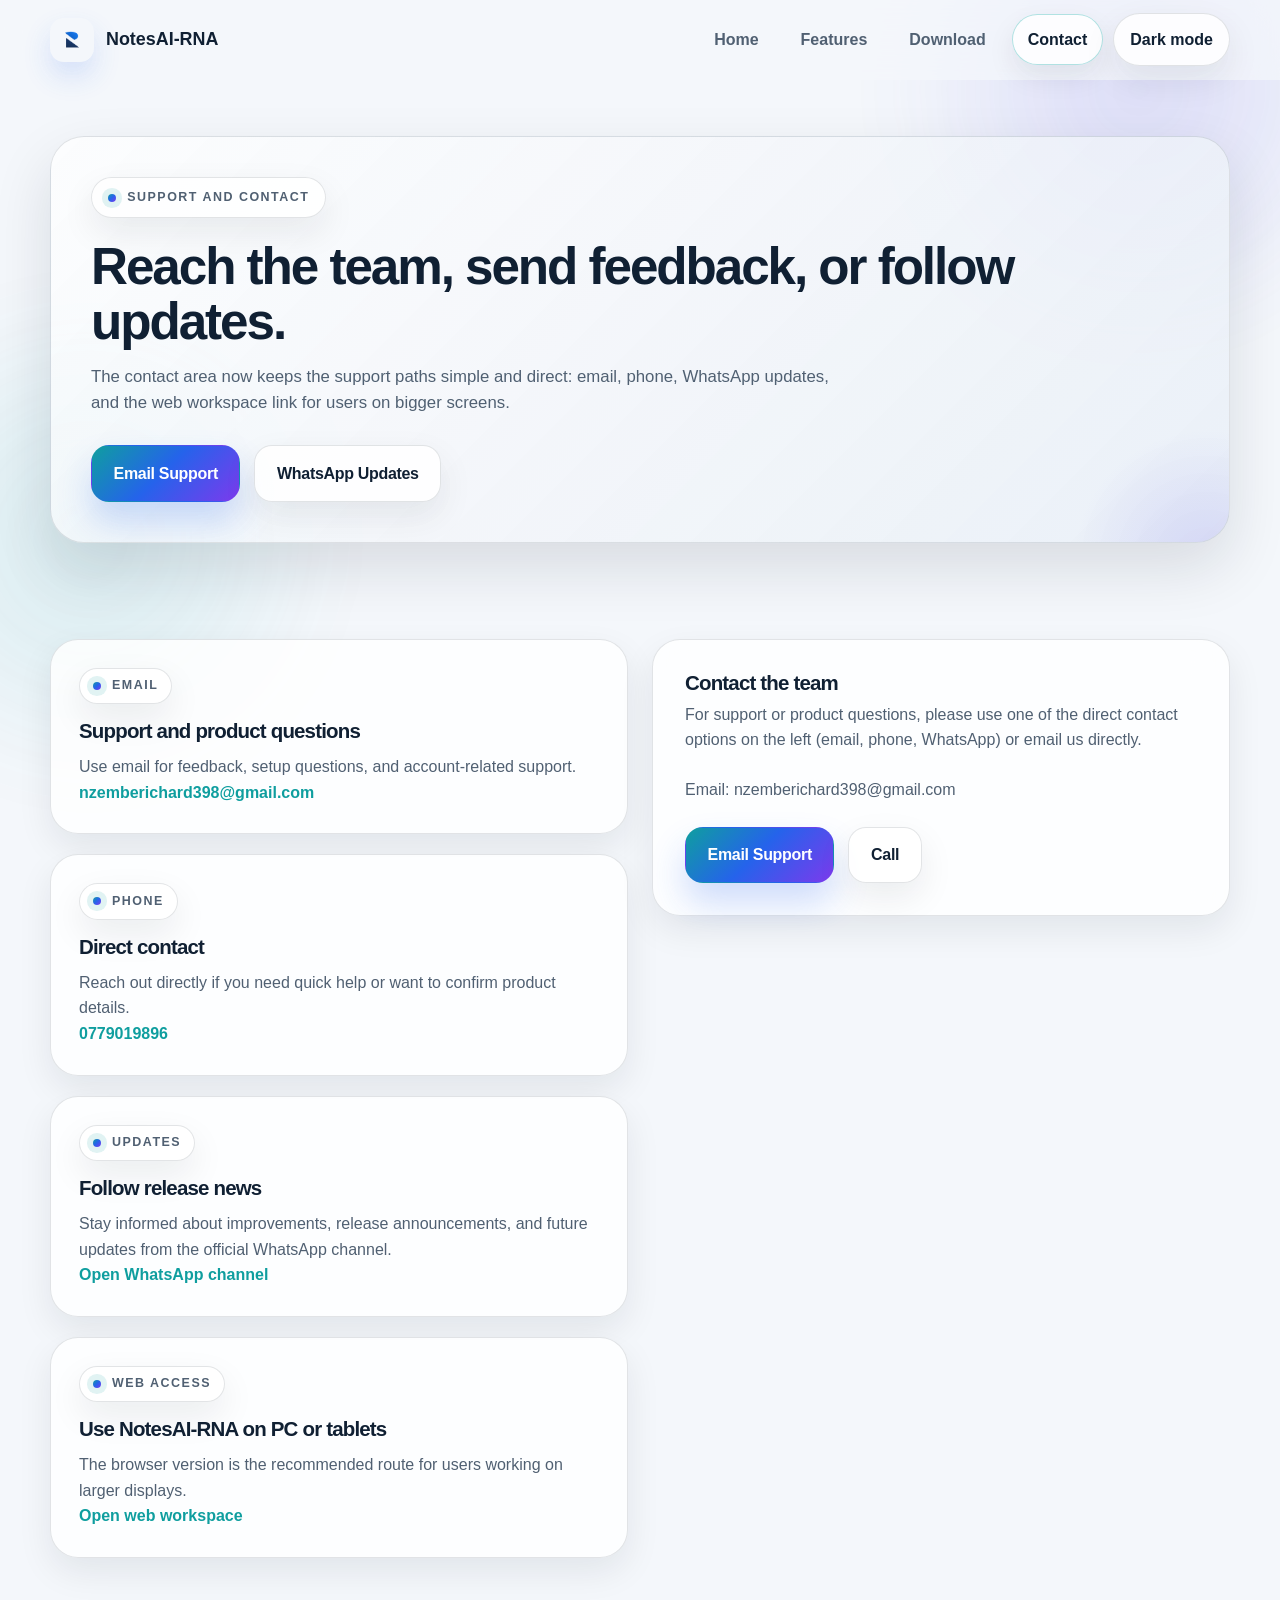
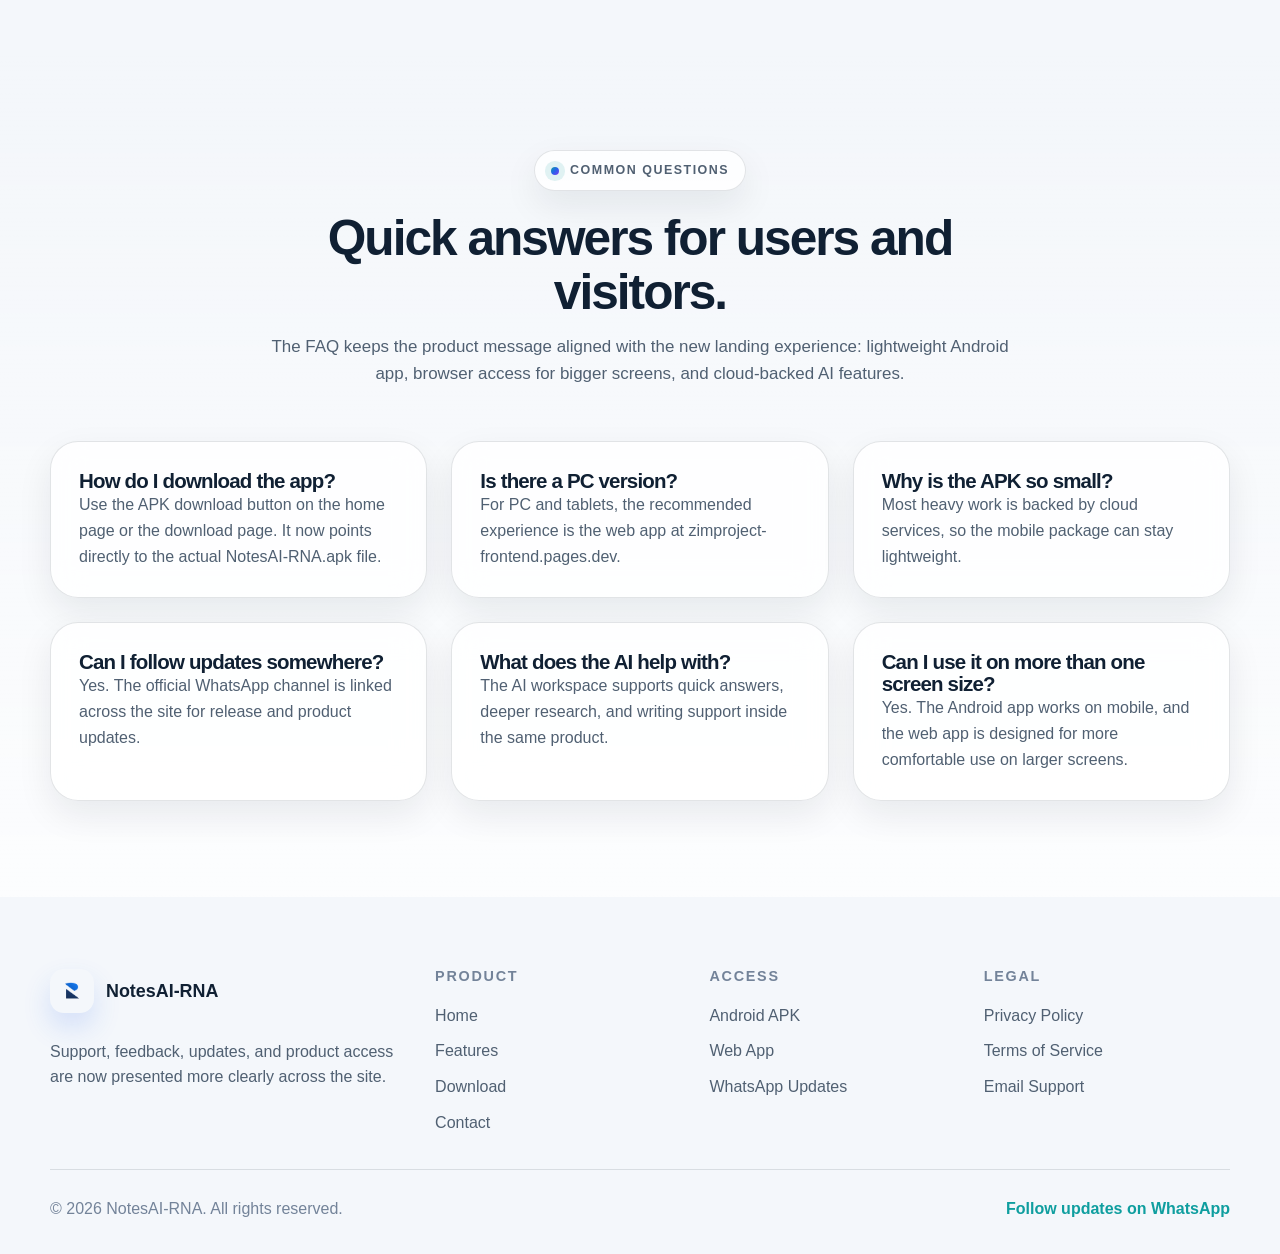
==== commit 0cb5662e: "chore(contact): remove send-message form and use direct contact links" ====
--- a/contact.html
+++ b/contact.html
@@ -87,31 +87,13 @@
                 </div>
 
                 <div class="contact-form reveal" data-reveal-delay="1">
-                    <h3>Send a message</h3>
-                    <p>Fill in the form and your email app will open with the message already prepared.</p>
-                    <form id="contactForm">
-                        <div class="form-group">
-                            <label for="name">Your name</label>
-                            <input type="text" id="name" name="name" placeholder="Enter your name" required>
-                        </div>
-
-                        <div class="form-group">
-                            <label for="email">Email address</label>
-                            <input type="email" id="email" name="email" placeholder="Enter your email" required>
-                        </div>
-
-                        <div class="form-group">
-                            <label for="subject">Subject</label>
-                            <input type="text" id="subject" name="subject" placeholder="What do you need help with?" required>
-                        </div>
-
-                        <div class="form-group">
-                            <label for="message">Message</label>
-                            <textarea id="message" name="message" placeholder="Tell us what you need" required></textarea>
-                        </div>
-
-                        <button type="submit" class="btn btn-primary">Send message</button>
-                    </form>
+                    <h3>Contact the team</h3>
+                    <p>For support or product questions, please use one of the direct contact options on the left (email, phone, WhatsApp) or email us directly.</p>
+                    <p style="margin-top:12px;">Email: <a href="mailto:nzemberichard398@gmail.com">nzemberichard398@gmail.com</a></p>
+                    <div class="page-actions" style="margin-top:16px;">
+                        <a href="mailto:nzemberichard398@gmail.com" class="btn btn-primary">Email Support</a>
+                        <a href="tel:0779019896" class="btn btn-secondary">Call</a>
+                    </div>
                 </div>
             </div>
         </section>
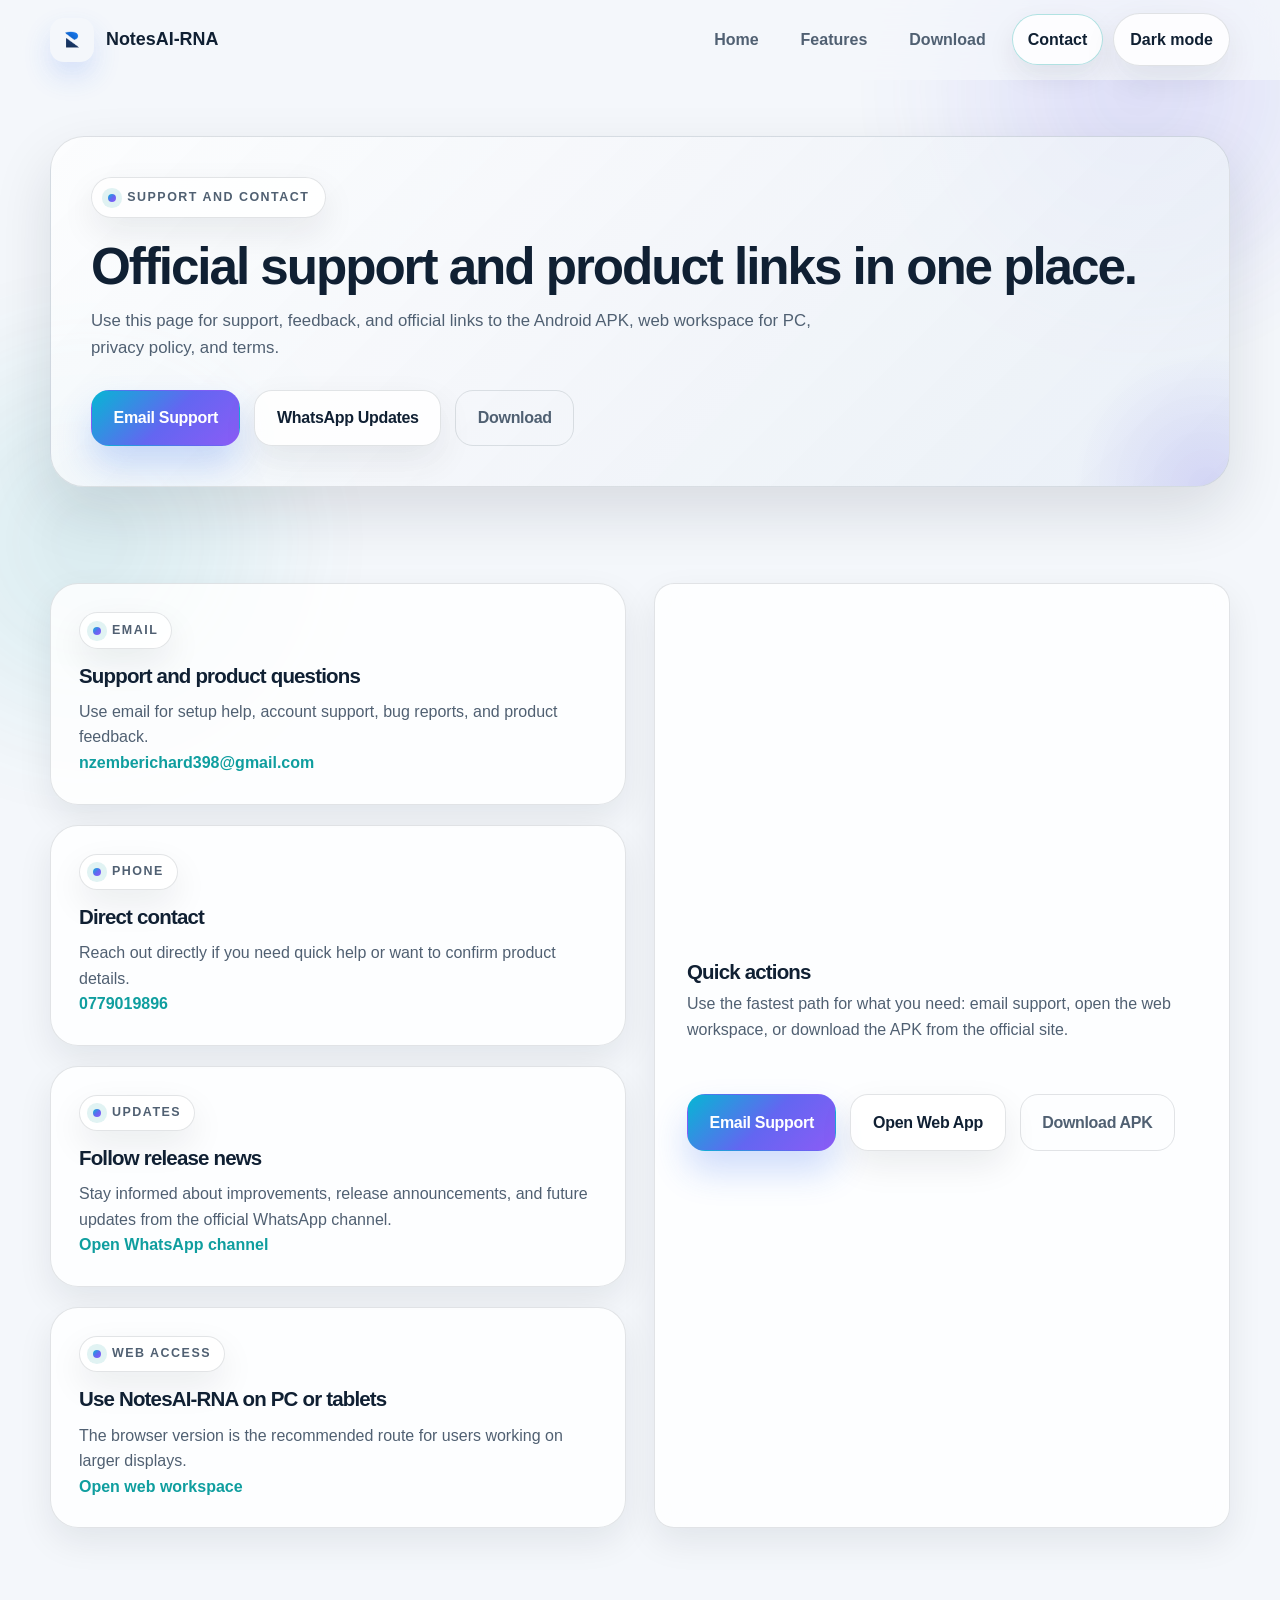
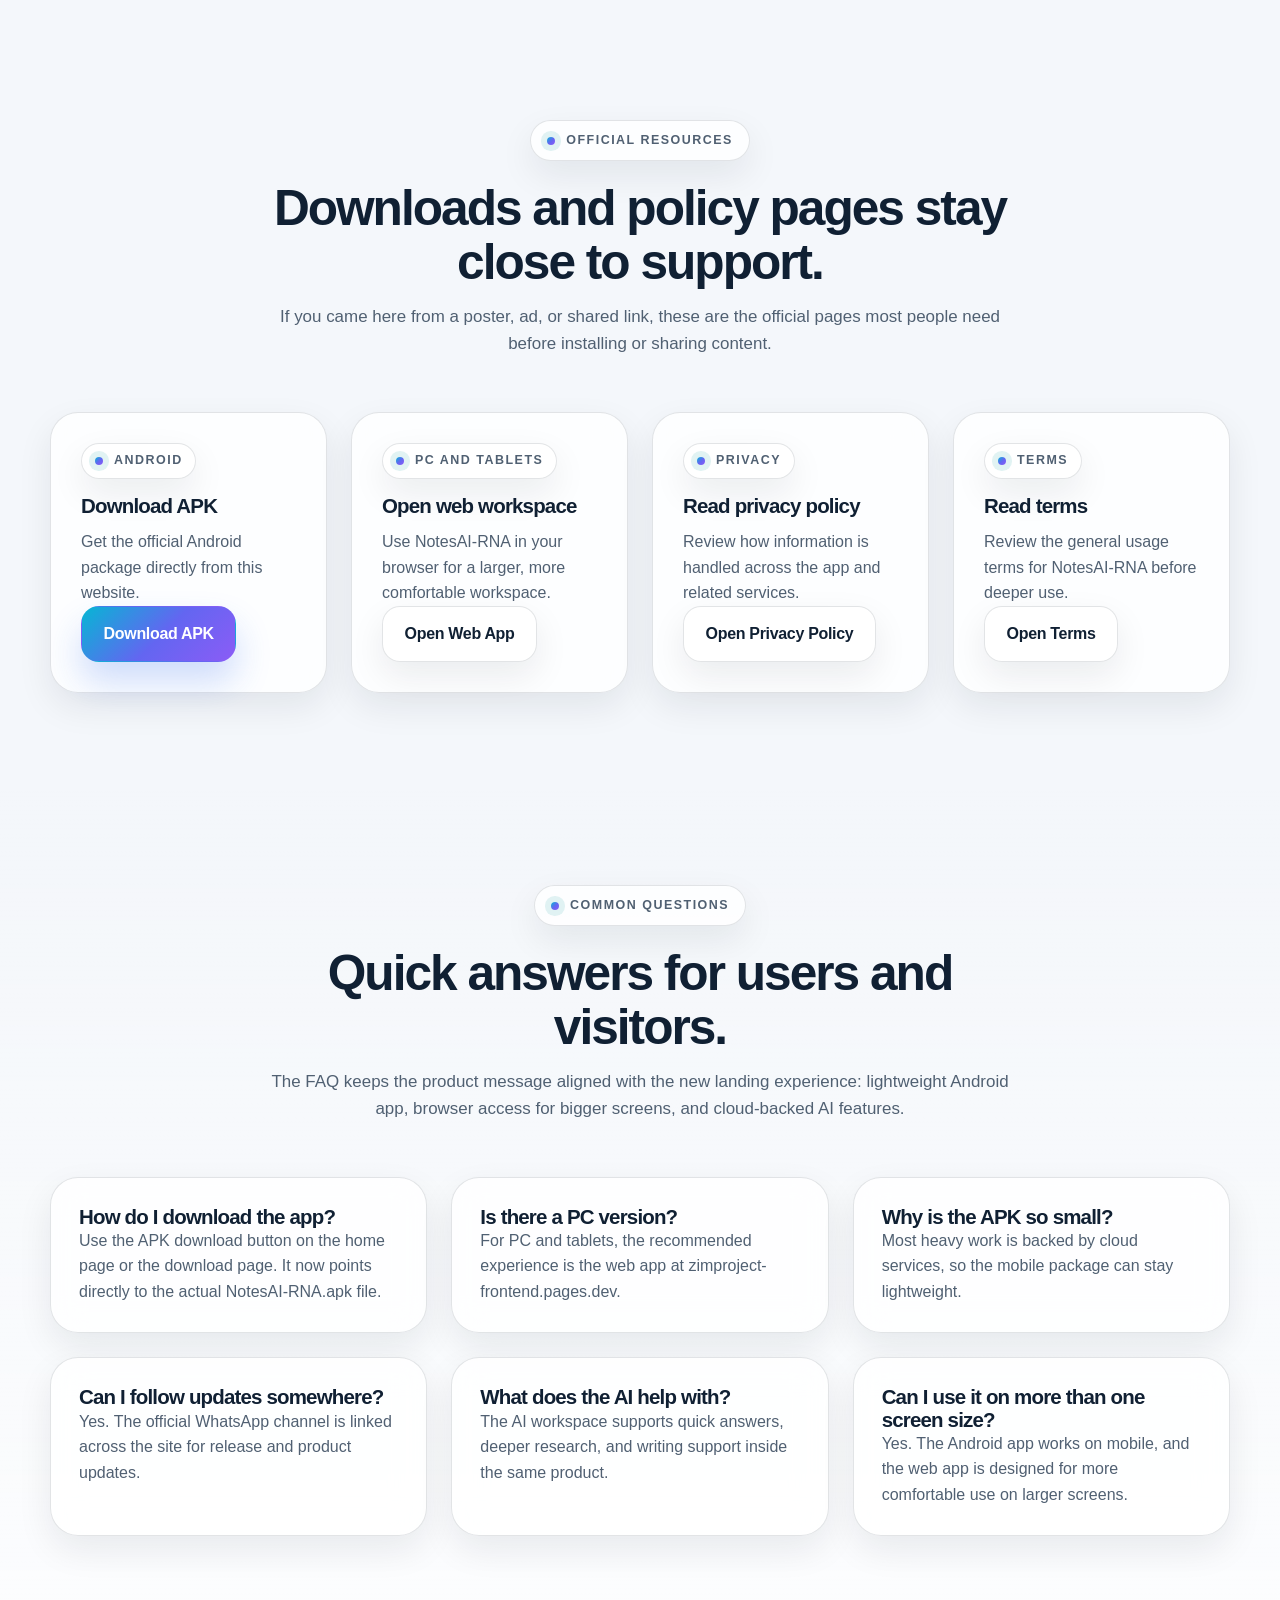
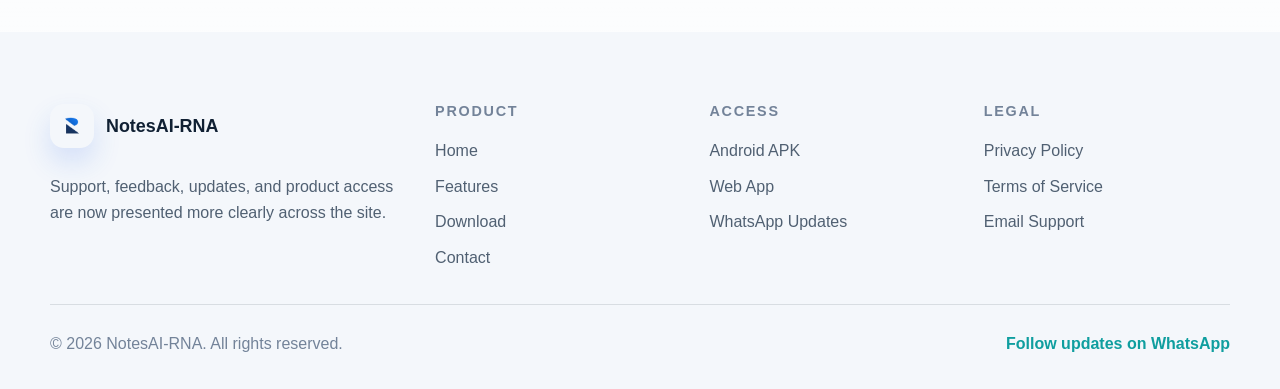
==== commit 6d1fc4dc: "feat(site): professional landing, official download hub" ====
--- a/contact.html
+++ b/contact.html
@@ -3,8 +3,8 @@
 <head>
     <meta charset="UTF-8">
     <meta name="viewport" content="width=device-width, initial-scale=1.0">
-    <meta name="description" content="Contact NotesAI-RNA for support, product questions, or updates about the Android app and web version.">
-    <title>Contact - NotesAI-RNA</title>
+    <meta name="description" content="Official NotesAI-RNA support: email, phone, updates, downloads, and privacy/terms resources.">
+    <title>Contact - NotesAI-RNA | Official Support</title>
 
     <link rel="preconnect" href="https://fonts.googleapis.com">
     <link rel="preconnect" href="https://fonts.gstatic.com" crossorigin>
@@ -12,7 +12,7 @@
     <link rel="icon" href="favicon.svg" type="image/svg+xml">
     <meta name="theme-color" content="#0f9e9f">
     <meta property="og:title" content="Contact - NotesAI-RNA">
-    <meta property="og:description" content="Contact the NotesAI-RNA team for support, feedback, or partnership inquiries.">
+    <meta property="og:description" content="Official NotesAI-RNA support links: email, phone, updates, downloads, and legal resources.">
     <link rel="stylesheet" href="css/style.css">
 </head>
 <body>
@@ -44,11 +44,12 @@
             <div class="container">
                 <div class="page-hero-shell reveal">
                     <span class="eyebrow">Support and contact</span>
-                    <h1>Reach the team, send feedback, or follow updates.</h1>
-                    <p>The contact area now keeps the support paths simple and direct: email, phone, WhatsApp updates, and the web workspace link for users on bigger screens.</p>
+                    <h1>Official support and product links in one place.</h1>
+                    <p>Use this page for support, feedback, and official links to the Android APK, web workspace for PC, privacy policy, and terms.</p>
                     <div class="page-actions">
                         <a href="mailto:nzemberichard398@gmail.com" class="btn btn-primary">Email Support</a>
                         <a href="https://whatsapp.com/channel/0029Vb7plMkADTOEJEpcEH2q" class="btn btn-secondary" target="_blank" rel="noreferrer">WhatsApp Updates</a>
+                        <a href="download.html" class="btn btn-ghost">Download</a>
                     </div>
                 </div>
             </div>
@@ -60,7 +61,7 @@
                     <article class="contact-method reveal">
                         <span class="card-label">Email</span>
                         <h3>Support and product questions</h3>
-                        <p>Use email for feedback, setup questions, and account-related support.</p>
+                        <p>Use email for setup help, account support, bug reports, and product feedback.</p>
                         <a href="mailto:nzemberichard398@gmail.com">nzemberichard398@gmail.com</a>
                     </article>
 
@@ -87,13 +88,53 @@
                 </div>
 
                 <div class="contact-form reveal" data-reveal-delay="1">
-                    <h3>Contact the team</h3>
-                    <p>For support or product questions, please use one of the direct contact options on the left (email, phone, WhatsApp) or email us directly.</p>
-                    <p style="margin-top:12px;">Email: <a href="mailto:nzemberichard398@gmail.com">nzemberichard398@gmail.com</a></p>
-                    <div class="page-actions" style="margin-top:16px;">
+                    <h3>Quick actions</h3>
+                    <p>Use the fastest path for what you need: email support, open the web workspace, or download the APK from the official site.</p>
+                    <div class="page-actions contact-actions">
                         <a href="mailto:nzemberichard398@gmail.com" class="btn btn-primary">Email Support</a>
-                        <a href="tel:0779019896" class="btn btn-secondary">Call</a>
+                        <a href="https://zimproject-frontend.pages.dev/" class="btn btn-secondary" target="_blank" rel="noreferrer">Open Web App</a>
+                        <a href="NotesAI-RNA.apk" class="btn btn-ghost" download="NotesAI-RNA.apk">Download APK</a>
                     </div>
+                </div>
+            </div>
+        </section>
+
+        <section class="section">
+            <div class="container">
+                <div class="section-intro reveal">
+                    <span class="eyebrow">Official resources</span>
+                    <h2>Downloads and policy pages stay close to support.</h2>
+                    <p>If you came here from a poster, ad, or shared link, these are the official pages most people need before installing or sharing content.</p>
+                </div>
+
+                <div class="info-grid">
+                    <article class="surface-card reveal">
+                        <span class="card-label">Android</span>
+                        <h3>Download APK</h3>
+                        <p>Get the official Android package directly from this website.</p>
+                        <a href="NotesAI-RNA.apk" class="btn btn-primary card-link" download="NotesAI-RNA.apk">Download APK</a>
+                    </article>
+
+                    <article class="surface-card reveal" data-reveal-delay="1">
+                        <span class="card-label">PC and tablets</span>
+                        <h3>Open web workspace</h3>
+                        <p>Use NotesAI-RNA in your browser for a larger, more comfortable workspace.</p>
+                        <a href="https://zimproject-frontend.pages.dev/" class="btn btn-secondary card-link" target="_blank" rel="noreferrer">Open Web App</a>
+                    </article>
+
+                    <article class="surface-card reveal" data-reveal-delay="2">
+                        <span class="card-label">Privacy</span>
+                        <h3>Read privacy policy</h3>
+                        <p>Review how information is handled across the app and related services.</p>
+                        <a href="privacy.html" class="btn btn-secondary card-link">Open Privacy Policy</a>
+                    </article>
+
+                    <article class="surface-card reveal" data-reveal-delay="3">
+                        <span class="card-label">Terms</span>
+                        <h3>Read terms</h3>
+                        <p>Review the general usage terms for NotesAI-RNA before deeper use.</p>
+                        <a href="terms.html" class="btn btn-secondary card-link">Open Terms</a>
+                    </article>
                 </div>
             </div>
         </section>
--- a/css/style.css
+++ b/css/style.css
@@ -19,8 +19,9 @@
     --accent: #4f46e5;
     --accent-soft: #7c3aed;
     --warm: #f59e0b;
-    --gradient: linear-gradient(135deg, #0f9e9f 0%, #2563eb 48%, #7c3aed 100%);
-    --gradient-soft: linear-gradient(135deg, rgba(15, 158, 159, 0.12) 0%, rgba(37, 99, 235, 0.1) 48%, rgba(124, 58, 237, 0.14) 100%);
+    /* updated gradient palette for a cleaner AI look */
+    --gradient: linear-gradient(135deg, #06b6d4 0%, #6366f1 52%, #8b5cf6 100%);
+    --gradient-soft: linear-gradient(135deg, rgba(6, 182, 212, 0.10) 0%, rgba(99,102,241,0.06) 52%, rgba(139,92,246,0.08) 100%);
     --shadow-soft: 0 14px 35px rgba(15, 23, 42, 0.08);
     --shadow-card: 0 25px 60px rgba(15, 23, 42, 0.12);
     --font-heading: "Sora", sans-serif;
@@ -533,6 +534,198 @@
     background: rgba(15, 158, 159, 0.16);
 }
 
+/* Hero panel layout used on the homepage */
+.hero-visual.hero-stack {
+    min-height: 560px;
+    display: grid;
+    grid-template-columns: minmax(0, 1fr) 300px;
+    grid-template-rows: 1fr auto;
+    gap: 18px;
+    align-content: start;
+}
+
+.hero-panel {
+    position: relative;
+    overflow: hidden;
+    border-radius: 30px;
+    border: 1px solid var(--border);
+    background: linear-gradient(180deg, rgba(255, 255, 255, 0.82), rgba(241, 245, 249, 0.72));
+    box-shadow: var(--shadow-card);
+    backdrop-filter: blur(18px);
+}
+
+[data-theme="dark"] .hero-panel {
+    background: linear-gradient(180deg, rgba(13, 23, 40, 0.9), rgba(9, 16, 27, 0.82));
+}
+
+.hero-panel::before {
+    content: "";
+    position: absolute;
+    inset: -2px;
+    background: radial-gradient(circle at 20% 10%, rgba(6, 182, 212, 0.18), transparent 52%),
+        radial-gradient(circle at 90% 40%, rgba(99, 102, 241, 0.14), transparent 56%),
+        radial-gradient(circle at 60% 95%, rgba(139, 92, 246, 0.12), transparent 58%);
+    opacity: 0.9;
+    pointer-events: none;
+}
+
+.hero-panel > * {
+    position: relative;
+    z-index: 1;
+}
+
+.hero-panel-main {
+    grid-column: 1;
+    grid-row: 1 / span 2;
+    display: grid;
+    grid-template-rows: auto minmax(0, 1fr) auto;
+}
+
+.hero-panel-side {
+    grid-column: 2;
+    grid-row: 1;
+    padding: 22px;
+    display: grid;
+    gap: 14px;
+    align-content: start;
+}
+
+.hero-panel-ai {
+    grid-column: 2;
+    grid-row: 2;
+    padding: 18px;
+    display: grid;
+    gap: 14px;
+    align-content: start;
+}
+
+.hero-panel-head {
+    display: flex;
+    align-items: center;
+    justify-content: space-between;
+    gap: 14px;
+    padding: 18px 20px;
+    border-bottom: 1px solid var(--border);
+    background: linear-gradient(180deg, rgba(148, 163, 184, 0.14), transparent);
+}
+
+.hero-panel-label {
+    font-weight: 800;
+    letter-spacing: 0.08em;
+    text-transform: uppercase;
+    font-size: 0.75rem;
+    color: var(--text-muted);
+}
+
+.hero-panel-dots {
+    display: inline-flex;
+    gap: 8px;
+}
+
+.hero-panel-dots span {
+    width: 10px;
+    height: 10px;
+    border-radius: 50%;
+    background: rgba(148, 163, 184, 0.54);
+}
+
+.hero-panel-dots span:first-child {
+    background: rgba(245, 158, 11, 0.82);
+}
+
+.hero-panel-dots span:nth-child(2) {
+    background: rgba(6, 182, 212, 0.82);
+}
+
+.hero-panel-dots span:nth-child(3) {
+    background: rgba(99, 102, 241, 0.82);
+}
+
+.hero-shot {
+    padding: 16px;
+}
+
+.hero-shot img {
+    width: 100%;
+    height: 100%;
+    max-height: 380px;
+    object-fit: contain;
+    object-position: center top;
+    border-radius: 20px;
+    background: var(--surface-soft);
+    border: 1px solid var(--border);
+}
+
+.hero-panel-copy {
+    padding: 18px 20px 20px;
+    border-top: 1px solid var(--border);
+    display: grid;
+    gap: 8px;
+}
+
+.hero-panel-copy strong {
+    font-family: var(--font-heading);
+    font-size: 1.05rem;
+}
+
+.hero-panel-copy span {
+    color: var(--text-secondary);
+    font-size: 0.95rem;
+}
+
+.hero-links {
+    display: grid;
+    gap: 12px;
+}
+
+.hero-link {
+    display: grid;
+    gap: 4px;
+    padding: 14px 14px;
+    border-radius: 18px;
+    border: 1px solid var(--border);
+    background: rgba(255, 255, 255, 0.52);
+    transition: transform var(--transition), box-shadow var(--transition), border-color var(--transition), background-color var(--transition);
+}
+
+[data-theme="dark"] .hero-link {
+    background: rgba(10, 17, 29, 0.52);
+}
+
+.hero-link strong {
+    font-family: var(--font-heading);
+    font-size: 0.98rem;
+}
+
+.hero-link span {
+    color: var(--text-secondary);
+    font-size: 0.92rem;
+}
+
+.hero-link:hover {
+    transform: translateY(-2px);
+    border-color: var(--border-strong);
+    box-shadow: 0 16px 34px rgba(15, 23, 42, 0.12);
+}
+
+.hero-mini-shot {
+    border-radius: 22px;
+    border: 1px solid var(--border);
+    background: var(--surface-soft);
+    overflow: hidden;
+}
+
+.hero-mini-shot img {
+    width: 100%;
+    height: 170px;
+    object-fit: cover;
+    object-position: top center;
+}
+
+.contact-actions {
+    margin-top: 16px;
+}
+
 .screen-card {
     position: absolute;
     display: flex;
@@ -932,6 +1125,44 @@
     align-items: start;
 }
 
+/* Make contact columns match heights and center the right-side content
+   to avoid awkward empty space where the form used to be. */
+.contact-grid {
+    display: grid;
+    grid-template-columns: repeat(2, minmax(0, 1fr));
+    gap: 28px;
+    align-items: stretch; /* ensure both columns are equal height */
+}
+
+.contact-stack {
+    display: grid;
+    gap: 20px;
+}
+
+.contact-method {
+    padding: 24px;
+    min-height: 120px;
+}
+
+.contact-form {
+    padding: 28px;
+    display: flex;
+    flex-direction: column;
+    justify-content: center; /* vertically center short content */
+    border-radius: 20px;
+}
+
+@media (max-width: 860px) {
+    .contact-grid {
+        grid-template-columns: 1fr;
+        align-items: start;
+    }
+
+    .contact-form {
+        justify-content: flex-start;
+    }
+}
+
 .contact-stack {
     display: grid;
     gap: 20px;
@@ -1148,6 +1379,23 @@
         min-height: 500px;
         max-width: 760px;
         margin: 0 auto;
+    }
+
+    .hero-visual.hero-stack {
+        min-height: unset;
+        grid-template-columns: 1fr;
+        grid-template-rows: auto;
+    }
+
+    .hero-panel-main,
+    .hero-panel-side,
+    .hero-panel-ai {
+        grid-column: auto;
+        grid-row: auto;
+    }
+
+    .hero-shot img {
+        max-height: 320px;
     }
 
     .platform-grid,
